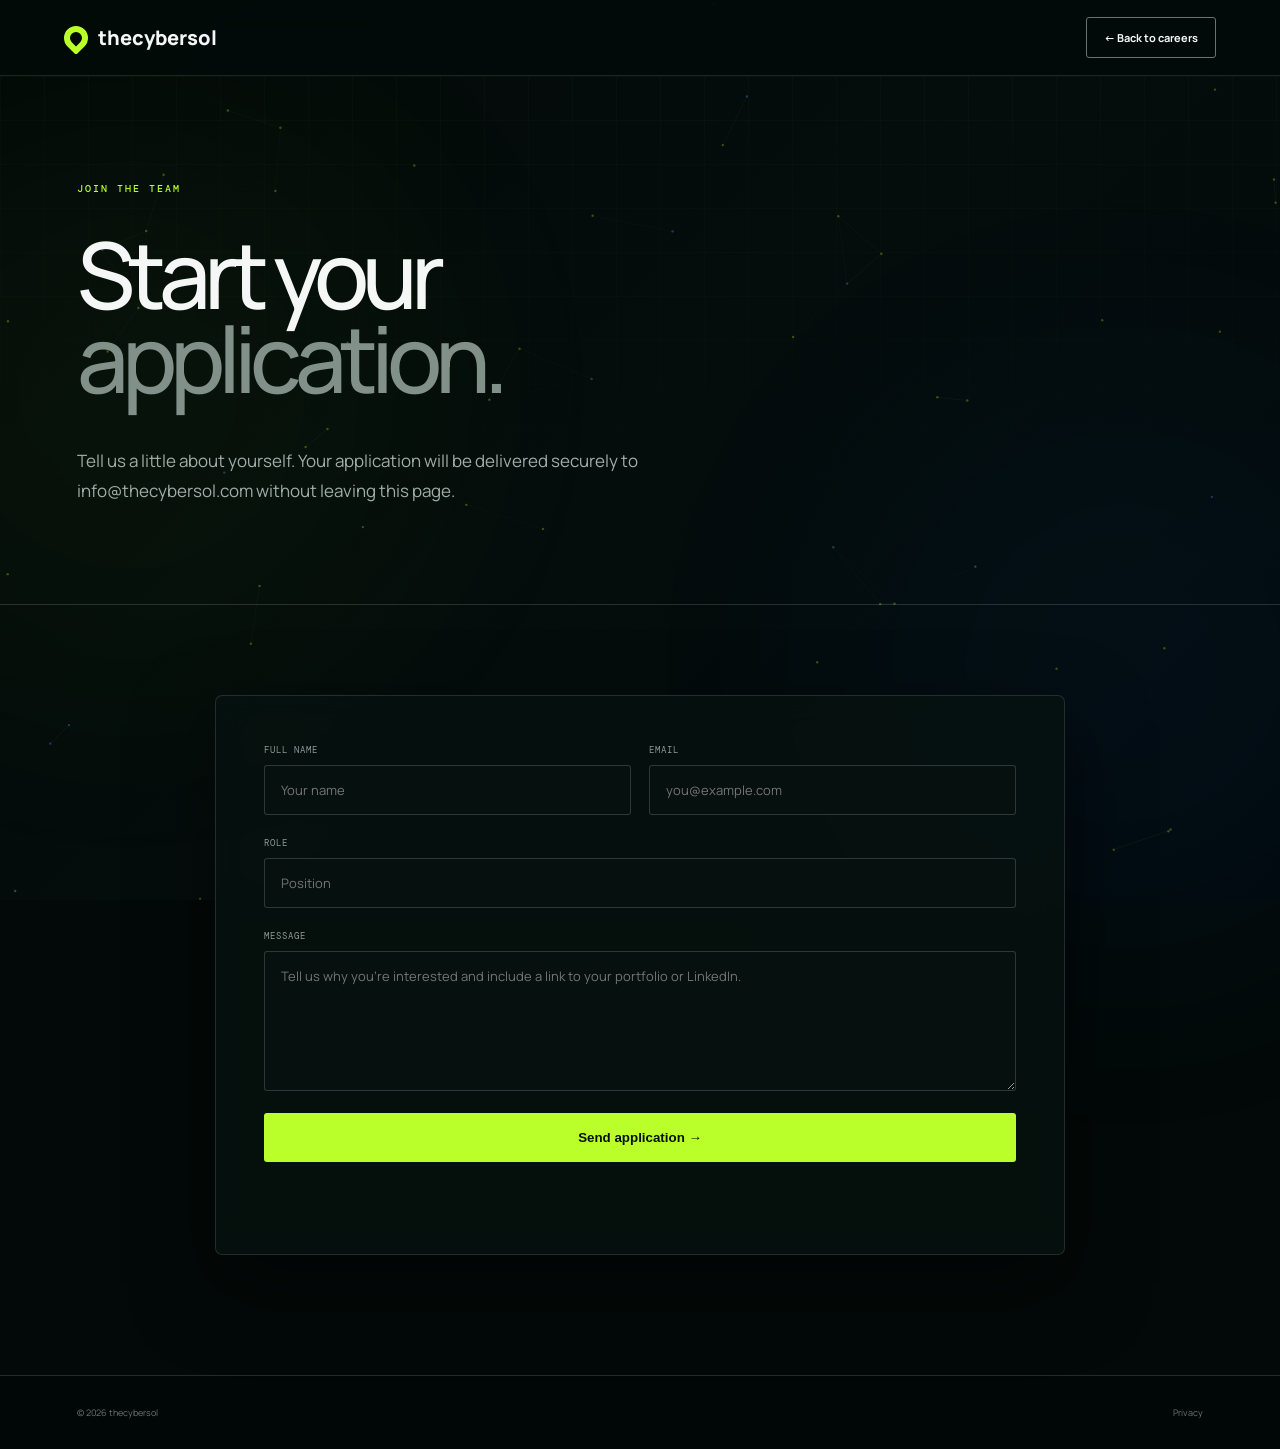
==== application.html @ edd3845a "Submit demo and career forms without redirects" ====
<!doctype html><html lang="en"><head><meta charset="utf-8"><meta name="viewport" content="width=device-width,initial-scale=1"><title>Apply | thecybersol</title><link href="https://fonts.googleapis.com/css2?family=DM+Mono:wght@400;500&family=Manrope:wght@400;500;600;700;800&display=swap" rel="stylesheet"><link rel="stylesheet" href="info.css?v=clean-2"><link rel="stylesheet" href="info-clean.css?v=clean-2"><link rel="stylesheet" href="application.css?v=apply-1"><script src="info.js?v=clean-2" defer></script><script src="application.js?v=apply-1" defer></script></head><body><nav class="info-nav"><a class="logo" href="index.html"><i></i>thecybersol</a><a class="back" href="careers.html">← Back to careers</a></nav><header class="info-hero application-hero"><p class="eyebrow">JOIN THE TEAM</p><h1>Start your<br><em>application.</em></h1><p class="lede">Tell us a little about yourself. Your application will be delivered securely to info@thecybersol.com without leaving this page.</p></header><main class="info-content"><form class="application-form" id="application-form"><div><label>FULL NAME<input name="name" autocomplete="name" required placeholder="Your name"></label><label>EMAIL<input name="email" type="email" autocomplete="email" required placeholder="you@example.com"></label></div><label>ROLE<input name="role" id="role" required placeholder="Position"></label><label>MESSAGE<textarea name="message" required rows="6" placeholder="Tell us why you're interested and include a link to your portfolio or LinkedIn."></textarea></label><input class="honey" name="_honey" tabindex="-1" autocomplete="off"><button class="apply-button" type="submit">Send application →</button><p class="apply-status" aria-live="polite"></p></form></main><footer class="info-footer"><span>© 2026 thecybersol</span><a href="privacy.html">Privacy</a></footer></body></html>
---- info.css ----
:root{--lime:#baff29;--blue:#4c9aff;--ink:#050c0b;--panel:rgba(8,19,17,.72);--line:rgba(255,255,255,.14);--muted:#91a09a}*{box-sizing:border-box}html{scroll-behavior:smooth;background:#030908}body{margin:0;background:transparent;color:#f4f7f5;font-family:Manrope,Arial,sans-serif;min-height:100vh;overflow-x:hidden}body:before,body:after{content:'';position:fixed;z-index:-2;border-radius:50%;filter:blur(90px);pointer-events:none}body:before{width:50vw;height:50vw;left:-15vw;top:8vh;background:#7ad92b2d;animation:greenFloat 14s ease-in-out infinite alternate}body:after{width:48vw;height:48vw;right:-12vw;bottom:-8vh;background:#1677e43b;animation:blueFloat 17s ease-in-out infinite alternate}.info-wallpaper{position:fixed;inset:0;z-index:-3;width:100%;height:100%;pointer-events:none;background:linear-gradient(135deg,#030908,#07110f 48%,#03090d)}a{color:inherit;text-decoration:none}.info-nav{height:78px;display:flex;align-items:center;justify-content:space-between;padding:0 5vw;border-bottom:1px solid var(--line);background:rgba(3,11,10,.88);backdrop-filter:blur(18px);position:sticky;top:0;z-index:10}.logo{font-size:20px;font-weight:800;display:flex;align-items:center}.logo i{width:24px;height:24px;border:6px solid var(--lime);border-radius:50% 50% 10% 50%;transform:rotate(45deg);margin-right:10px}.back{border:1px solid #66736e;padding:12px 17px;font-size:11px;font-weight:700;transition:.2s}.back:hover{border-color:var(--lime);color:var(--lime);transform:translateY(-2px)}.info-hero{min-height:600px;padding:115px 8vw 90px;display:flex;flex-direction:column;justify-content:center;position:relative;border-bottom:1px solid var(--line);overflow:hidden}.info-hero:before{content:'';position:absolute;inset:0;background:linear-gradient(rgba(186,255,41,.025) 1px,transparent 1px),linear-gradient(90deg,rgba(186,255,41,.025) 1px,transparent 1px);background-size:44px 44px;mask-image:linear-gradient(to bottom,#000,transparent)}.info-hero>*{position:relative}.eyebrow{font:500 10px 'DM Mono';letter-spacing:2px;color:var(--lime)}h1{font-size:clamp(62px,8vw,112px);line-height:.88;letter-spacing:-7px;font-weight:500;margin:28px 0;max-width:1100px}h1 em{font-style:normal;color:#82908a}.lede{max-width:720px;color:#a0ada7;font-size:17px;line-height:1.8}.info-content{max-width:1200px;margin:0 auto;padding:100px 6vw 130px}.policy-grid{display:grid;grid-template-columns:250px 1fr;border:1px solid var(--line);background:var(--panel);backdrop-filter:blur(16px);box-shadow:0 35px 90px #0008}.policy-grid aside{padding:42px 28px;font:10px 'DM Mono';letter-spacing:1px;color:var(--lime)}.policy-grid article{padding:42px 55px 65px;border-left:1px solid var(--line)}.policy-grid h2{font-size:32px;letter-spacing:-1px;margin:0 0 20px}.policy-grid h3{font-size:17px;margin-top:38px}.policy-grid p,.policy-grid li{color:var(--muted);line-height:1.85;font-size:13px}.policy-grid a{color:var(--lime);border-bottom:1px solid #baff2960}.job-grid{display:grid;grid-template-columns:repeat(2,1fr);gap:15px;margin-top:25px}.job{min-height:290px;padding:34px;border:1px solid var(--line);background:var(--panel);backdrop-filter:blur(14px);position:relative;transition:transform .25s,border-color .25s,box-shadow .25s}.job:nth-child(even){background:rgba(7,18,29,.74)}.job:hover{transform:translateY(-6px);border-color:#baff295c;box-shadow:0 25px 60px #0009}.job small{font:9px 'DM Mono';color:var(--lime);letter-spacing:1px}.job h2{font-size:25px;margin:28px 0 15px}.job p{color:var(--muted);font-size:13px;line-height:1.75}.job a{position:absolute;bottom:30px;color:var(--lime);font-size:11px;font-weight:bold}.values{display:grid;grid-template-columns:repeat(3,1fr);margin:0 0 90px;border:1px solid var(--line);background:rgba(5,14,12,.7)}.values div{padding:34px;border-right:1px solid var(--line)}.values div:last-child{border:0}.values b{font:10px 'DM Mono';letter-spacing:1px;color:var(--lime)}.values p{color:var(--muted);font-size:12px;line-height:1.75}.info-footer{display:flex;justify-content:space-between;padding:30px 6vw;border-top:1px solid var(--line);background:rgba(2,8,7,.94);color:#68756f;font-size:9px}.info-footer a:hover{color:var(--lime)}@keyframes greenFloat{to{transform:translate(35vw,18vh) scale(1.2)}}@keyframes blueFloat{to{transform:translate(-30vw,-20vh) scale(1.2)}}@media(prefers-reduced-motion:reduce){body:before,body:after{animation:none}}@media(max-width:700px){.info-nav{padding:0 5vw}.info-hero{min-height:520px;padding:80px 6vw}.info-content{padding:70px 5vw 90px}h1{font-size:56px;letter-spacing:-4px}.policy-grid{grid-template-columns:1fr}.policy-grid aside{padding-bottom:10px}.policy-grid article{border-left:0;padding:25px 28px 45px}.job-grid,.values{grid-template-columns:1fr}.values div{border-right:0;border-bottom:1px solid var(--line)}.job{min-height:300px}.info-footer{gap:20px}}
---- info-clean.css ----
/* Match the main site's restrained, premium dark system */
:root{--page-width:1180px}body:before,body:after{opacity:.22;filter:blur(125px)}.info-wallpaper{opacity:.62}.info-nav{height:76px;padding-inline:max(5vw,calc((100vw - var(--page-width))/2));border-color:rgba(255,255,255,.11)}.back{border-radius:3px}.info-hero{min-height:560px;padding:96px max(6vw,calc((100vw - var(--page-width))/2)) 80px}.info-hero h1{font-size:clamp(60px,7.2vw,102px);line-height:.91;max-width:950px}.info-hero .lede{max-width:680px}.info-content{max-width:var(--page-width);padding:90px 0 120px}.policy-grid{border-color:rgba(255,255,255,.11);border-radius:7px;overflow:hidden;box-shadow:0 30px 80px #0008}.policy-grid article{max-width:760px}.policy-grid p{font-size:14px}.values{border-radius:7px;overflow:hidden;border-color:rgba(255,255,255,.11)}.job-grid{gap:14px}.job{min-height:270px;border-radius:6px;border-color:rgba(255,255,255,.11)}.job:hover{transform:translateY(-3px);box-shadow:0 22px 50px #0008}.info-footer{padding-inline:max(6vw,calc((100vw - var(--page-width))/2))}@media(max-width:1240px){.info-content{padding-left:6vw;padding-right:6vw}}@media(max-width:700px){.info-hero{min-height:480px;padding:72px 6vw}.info-hero h1{font-size:54px}.info-content{padding:64px 5vw 84px}.policy-grid article{padding:26px}.job{min-height:290px}}
---- application.css ----
.application-hero{min-height:500px}.application-form{max-width:850px;margin:auto;padding:48px;border:1px solid rgba(255,255,255,.12);border-radius:7px;background:rgba(7,18,16,.78);backdrop-filter:blur(16px);box-shadow:0 30px 80px #0008;display:grid;gap:22px}.application-form>div{display:grid;grid-template-columns:1fr 1fr;gap:18px}.application-form label{font:9px 'DM Mono';letter-spacing:1px;color:#8d9b95}.application-form input,.application-form textarea{display:block;width:100%;margin-top:9px;padding:15px 16px;border:1px solid rgba(255,255,255,.17);border-radius:3px;background:#06100e;color:white;font:13px Manrope;resize:vertical}.application-form input:focus,.application-form textarea:focus{outline:1px solid #baff29;border-color:#baff29}.apply-button{padding:17px 22px;border:0;border-radius:3px;background:#baff29;color:#06100e;font-weight:800;cursor:pointer}.apply-button:disabled{opacity:.55;cursor:wait}.apply-status{min-height:22px;color:#baff29;font-size:12px;margin:0}.honey{position:absolute!important;left:-9999px!important}@media(max-width:650px){.application-form{padding:28px 22px}.application-form>div{grid-template-columns:1fr}}
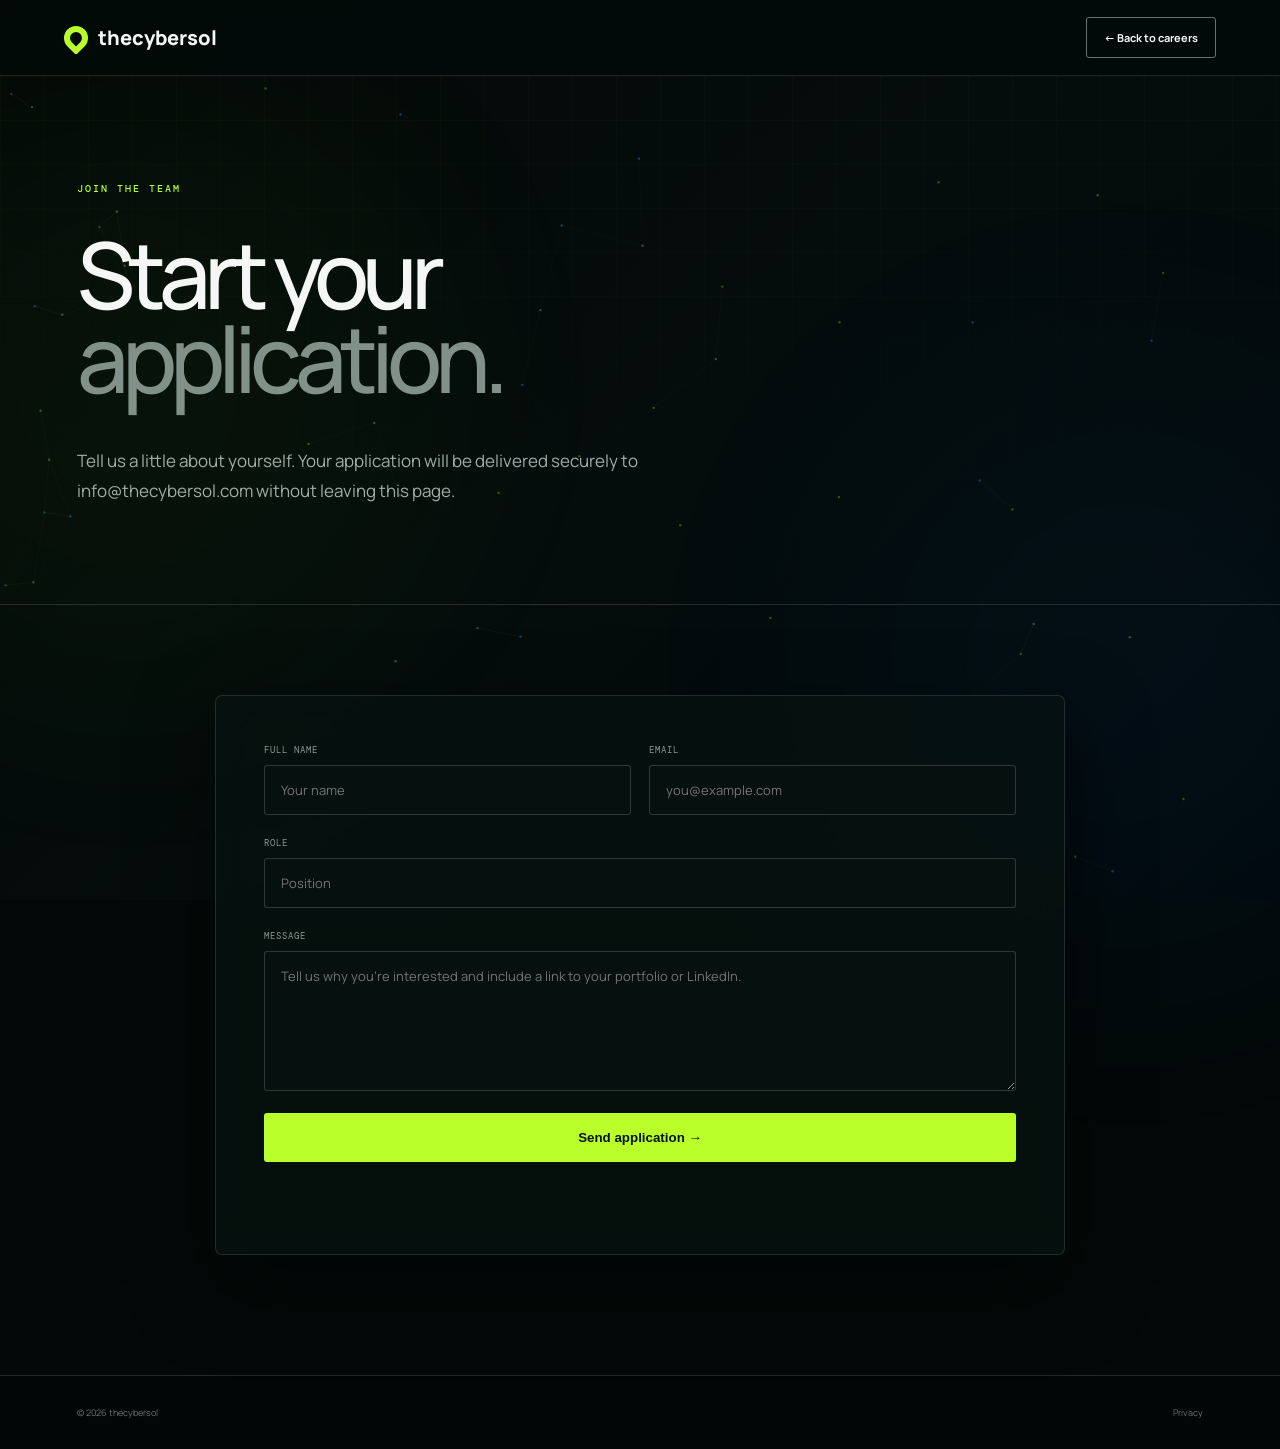
==== commit f7079b48: "Expand layouts for widescreen displays" ====
--- a/application.html
+++ b/application.html
@@ -1 +1 @@
-<!doctype html><html lang="en"><head><meta charset="utf-8"><meta name="viewport" content="width=device-width,initial-scale=1"><title>Apply | thecybersol</title><link href="https://fonts.googleapis.com/css2?family=DM+Mono:wght@400;500&family=Manrope:wght@400;500;600;700;800&display=swap" rel="stylesheet"><link rel="stylesheet" href="info.css?v=clean-2"><link rel="stylesheet" href="info-clean.css?v=clean-2"><link rel="stylesheet" href="application.css?v=apply-1"><script src="info.js?v=clean-2" defer></script><script src="application.js?v=apply-1" defer></script></head><body><nav class="info-nav"><a class="logo" href="index.html"><i></i>thecybersol</a><a class="back" href="careers.html">← Back to careers</a></nav><header class="info-hero application-hero"><p class="eyebrow">JOIN THE TEAM</p><h1>Start your<br><em>application.</em></h1><p class="lede">Tell us a little about yourself. Your application will be delivered securely to info@thecybersol.com without leaving this page.</p></header><main class="info-content"><form class="application-form" id="application-form"><div><label>FULL NAME<input name="name" autocomplete="name" required placeholder="Your name"></label><label>EMAIL<input name="email" type="email" autocomplete="email" required placeholder="you@example.com"></label></div><label>ROLE<input name="role" id="role" required placeholder="Position"></label><label>MESSAGE<textarea name="message" required rows="6" placeholder="Tell us why you're interested and include a link to your portfolio or LinkedIn."></textarea></label><input class="honey" name="_honey" tabindex="-1" autocomplete="off"><button class="apply-button" type="submit">Send application →</button><p class="apply-status" aria-live="polite"></p></form></main><footer class="info-footer"><span>© 2026 thecybersol</span><a href="privacy.html">Privacy</a></footer></body></html>
+<!doctype html><html lang="en"><head><meta charset="utf-8"><meta name="viewport" content="width=device-width,initial-scale=1"><title>Apply | thecybersol</title><link href="https://fonts.googleapis.com/css2?family=DM+Mono:wght@400;500&family=Manrope:wght@400;500;600;700;800&display=swap" rel="stylesheet"><link rel="stylesheet" href="info.css?v=clean-2"><link rel="stylesheet" href="info-clean.css?v=wide-3"><link rel="stylesheet" href="application.css?v=apply-1"><script src="info.js?v=clean-2" defer></script><script src="application.js?v=apply-1" defer></script></head><body><nav class="info-nav"><a class="logo" href="index.html"><i></i>thecybersol</a><a class="back" href="careers.html">← Back to careers</a></nav><header class="info-hero application-hero"><p class="eyebrow">JOIN THE TEAM</p><h1>Start your<br><em>application.</em></h1><p class="lede">Tell us a little about yourself. Your application will be delivered securely to info@thecybersol.com without leaving this page.</p></header><main class="info-content"><form class="application-form" id="application-form"><div><label>FULL NAME<input name="name" autocomplete="name" required placeholder="Your name"></label><label>EMAIL<input name="email" type="email" autocomplete="email" required placeholder="you@example.com"></label></div><label>ROLE<input name="role" id="role" required placeholder="Position"></label><label>MESSAGE<textarea name="message" required rows="6" placeholder="Tell us why you're interested and include a link to your portfolio or LinkedIn."></textarea></label><input class="honey" name="_honey" tabindex="-1" autocomplete="off"><button class="apply-button" type="submit">Send application →</button><p class="apply-status" aria-live="polite"></p></form></main><footer class="info-footer"><span>© 2026 thecybersol</span><a href="privacy.html">Privacy</a></footer></body></html>
--- a/info-clean.css
+++ b/info-clean.css
@@ -1,2 +1,2 @@
 /* Match the main site's restrained, premium dark system */
-:root{--page-width:1180px}body:before,body:after{opacity:.22;filter:blur(125px)}.info-wallpaper{opacity:.62}.info-nav{height:76px;padding-inline:max(5vw,calc((100vw - var(--page-width))/2));border-color:rgba(255,255,255,.11)}.back{border-radius:3px}.info-hero{min-height:560px;padding:96px max(6vw,calc((100vw - var(--page-width))/2)) 80px}.info-hero h1{font-size:clamp(60px,7.2vw,102px);line-height:.91;max-width:950px}.info-hero .lede{max-width:680px}.info-content{max-width:var(--page-width);padding:90px 0 120px}.policy-grid{border-color:rgba(255,255,255,.11);border-radius:7px;overflow:hidden;box-shadow:0 30px 80px #0008}.policy-grid article{max-width:760px}.policy-grid p{font-size:14px}.values{border-radius:7px;overflow:hidden;border-color:rgba(255,255,255,.11)}.job-grid{gap:14px}.job{min-height:270px;border-radius:6px;border-color:rgba(255,255,255,.11)}.job:hover{transform:translateY(-3px);box-shadow:0 22px 50px #0008}.info-footer{padding-inline:max(6vw,calc((100vw - var(--page-width))/2))}@media(max-width:1240px){.info-content{padding-left:6vw;padding-right:6vw}}@media(max-width:700px){.info-hero{min-height:480px;padding:72px 6vw}.info-hero h1{font-size:54px}.info-content{padding:64px 5vw 84px}.policy-grid article{padding:26px}.job{min-height:290px}}
+:root{--page-width:clamp(1180px,88vw,1680px)}body:before,body:after{opacity:.22;filter:blur(125px)}.info-wallpaper{opacity:.62}.info-nav{height:76px;padding-inline:max(5vw,calc((100vw - var(--page-width))/2));border-color:rgba(255,255,255,.11)}.back{border-radius:3px}.info-hero{min-height:560px;padding:96px max(6vw,calc((100vw - var(--page-width))/2)) 80px}.info-hero h1{font-size:clamp(60px,7.2vw,102px);line-height:.91;max-width:950px}.info-hero .lede{max-width:680px}.info-content{max-width:var(--page-width);padding:90px 0 120px}.policy-grid{border-color:rgba(255,255,255,.11);border-radius:7px;overflow:hidden;box-shadow:0 30px 80px #0008}.policy-grid article{max-width:760px}.policy-grid p{font-size:14px}.values{border-radius:7px;overflow:hidden;border-color:rgba(255,255,255,.11)}.job-grid{gap:14px}.job{min-height:270px;border-radius:6px;border-color:rgba(255,255,255,.11)}.job:hover{transform:translateY(-3px);box-shadow:0 22px 50px #0008}.info-footer{padding-inline:max(6vw,calc((100vw - var(--page-width))/2))}@media(max-width:1240px){.info-content{padding-left:6vw;padding-right:6vw}}@media(max-width:700px){.info-hero{min-height:480px;padding:72px 6vw}.info-hero h1{font-size:54px}.info-content{padding:64px 5vw 84px}.policy-grid article{padding:26px}.job{min-height:290px}}
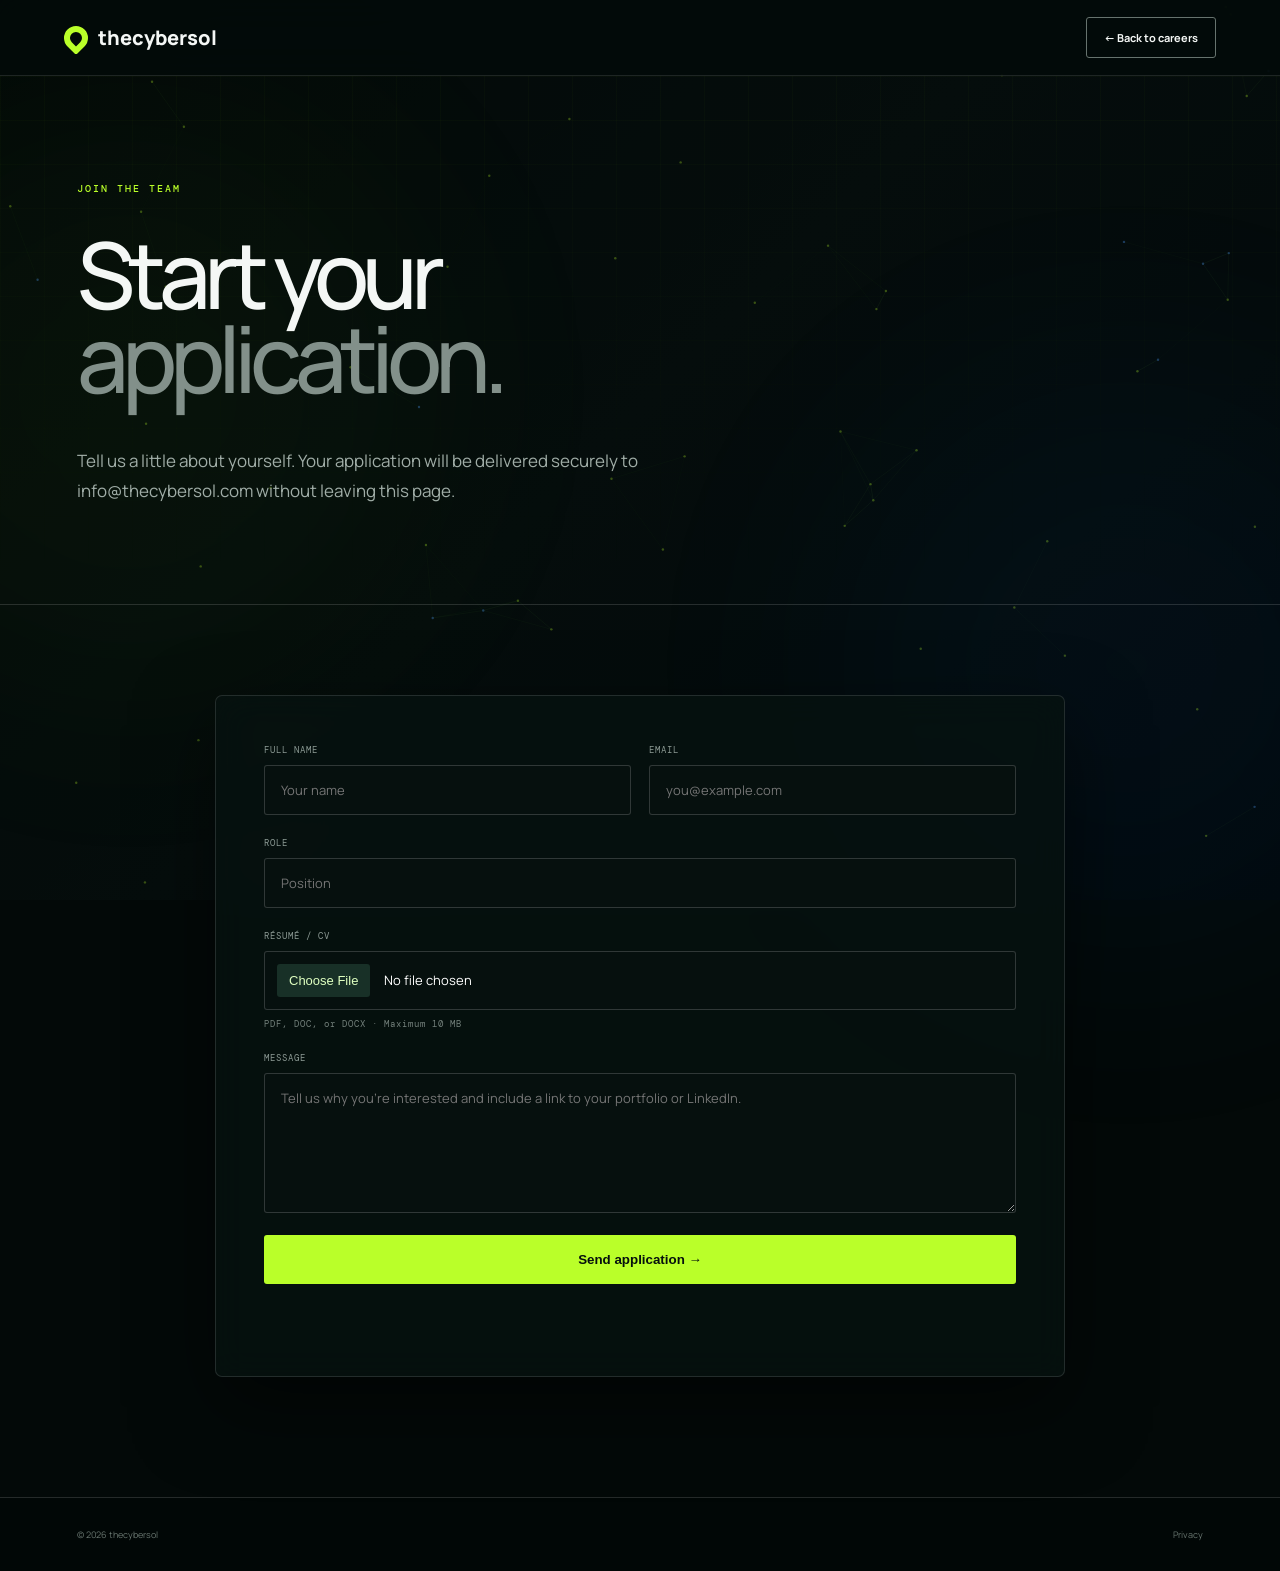
==== commit 42659e2b: "Add resume attachment to career applications" ====
--- a/application.html
+++ b/application.html
@@ -1 +1 @@
-<!doctype html><html lang="en"><head><meta charset="utf-8"><meta name="viewport" content="width=device-width,initial-scale=1"><title>Apply | thecybersol</title><link href="https://fonts.googleapis.com/css2?family=DM+Mono:wght@400;500&family=Manrope:wght@400;500;600;700;800&display=swap" rel="stylesheet"><link rel="stylesheet" href="info.css?v=clean-2"><link rel="stylesheet" href="info-clean.css?v=wide-3"><link rel="stylesheet" href="application.css?v=apply-1"><script src="info.js?v=clean-2" defer></script><script src="application.js?v=apply-1" defer></script></head><body><nav class="info-nav"><a class="logo" href="index.html"><i></i>thecybersol</a><a class="back" href="careers.html">← Back to careers</a></nav><header class="info-hero application-hero"><p class="eyebrow">JOIN THE TEAM</p><h1>Start your<br><em>application.</em></h1><p class="lede">Tell us a little about yourself. Your application will be delivered securely to info@thecybersol.com without leaving this page.</p></header><main class="info-content"><form class="application-form" id="application-form"><div><label>FULL NAME<input name="name" autocomplete="name" required placeholder="Your name"></label><label>EMAIL<input name="email" type="email" autocomplete="email" required placeholder="you@example.com"></label></div><label>ROLE<input name="role" id="role" required placeholder="Position"></label><label>MESSAGE<textarea name="message" required rows="6" placeholder="Tell us why you're interested and include a link to your portfolio or LinkedIn."></textarea></label><input class="honey" name="_honey" tabindex="-1" autocomplete="off"><button class="apply-button" type="submit">Send application →</button><p class="apply-status" aria-live="polite"></p></form></main><footer class="info-footer"><span>© 2026 thecybersol</span><a href="privacy.html">Privacy</a></footer></body></html>
+<!doctype html><html lang="en"><head><meta charset="utf-8"><meta name="viewport" content="width=device-width,initial-scale=1"><title>Apply | thecybersol</title><link href="https://fonts.googleapis.com/css2?family=DM+Mono:wght@400;500&family=Manrope:wght@400;500;600;700;800&display=swap" rel="stylesheet"><link rel="stylesheet" href="info.css?v=clean-2"><link rel="stylesheet" href="info-clean.css?v=wide-3"><link rel="stylesheet" href="application.css?v=resume-2"><link rel="stylesheet" href="resume-upload.css?v=resume-2"><script src="info.js?v=clean-2" defer></script><script src="application.js?v=resume-2" defer></script></head><body><nav class="info-nav"><a class="logo" href="index.html"><i></i>thecybersol</a><a class="back" href="careers.html">← Back to careers</a></nav><header class="info-hero application-hero"><p class="eyebrow">JOIN THE TEAM</p><h1>Start your<br><em>application.</em></h1><p class="lede">Tell us a little about yourself. Your application will be delivered securely to info@thecybersol.com without leaving this page.</p></header><main class="info-content"><form class="application-form" id="application-form"><div><label>FULL NAME<input name="name" autocomplete="name" required placeholder="Your name"></label><label>EMAIL<input name="email" type="email" autocomplete="email" required placeholder="you@example.com"></label></div><label>ROLE<input name="role" id="role" required placeholder="Position"></label><label>RÉSUMÉ / CV<input name="attachment" id="resume" type="file" accept=".pdf,.doc,.docx,application/pdf,application/msword,application/vnd.openxmlformats-officedocument.wordprocessingml.document" required><small class="file-hint">PDF, DOC, or DOCX · Maximum 10 MB</small></label><label>MESSAGE<textarea name="message" required rows="6" placeholder="Tell us why you're interested and include a link to your portfolio or LinkedIn."></textarea></label><input class="honey" name="_honey" tabindex="-1" autocomplete="off"><button class="apply-button" type="submit">Send application →</button><p class="apply-status" aria-live="polite"></p></form></main><footer class="info-footer"><span>© 2026 thecybersol</span><a href="privacy.html">Privacy</a></footer></body></html>
--- a/resume-upload.css
+++ b/resume-upload.css
@@ -0,0 +1 @@
+.file-hint{display:block;margin-top:8px;color:#74827c;font:9px 'DM Mono'}.application-form input[type=file]{padding:12px}.application-form input[type=file]::file-selector-button{border:0;border-radius:3px;background:#183027;color:#dfffc0;padding:9px 12px;margin-right:14px;cursor:pointer}
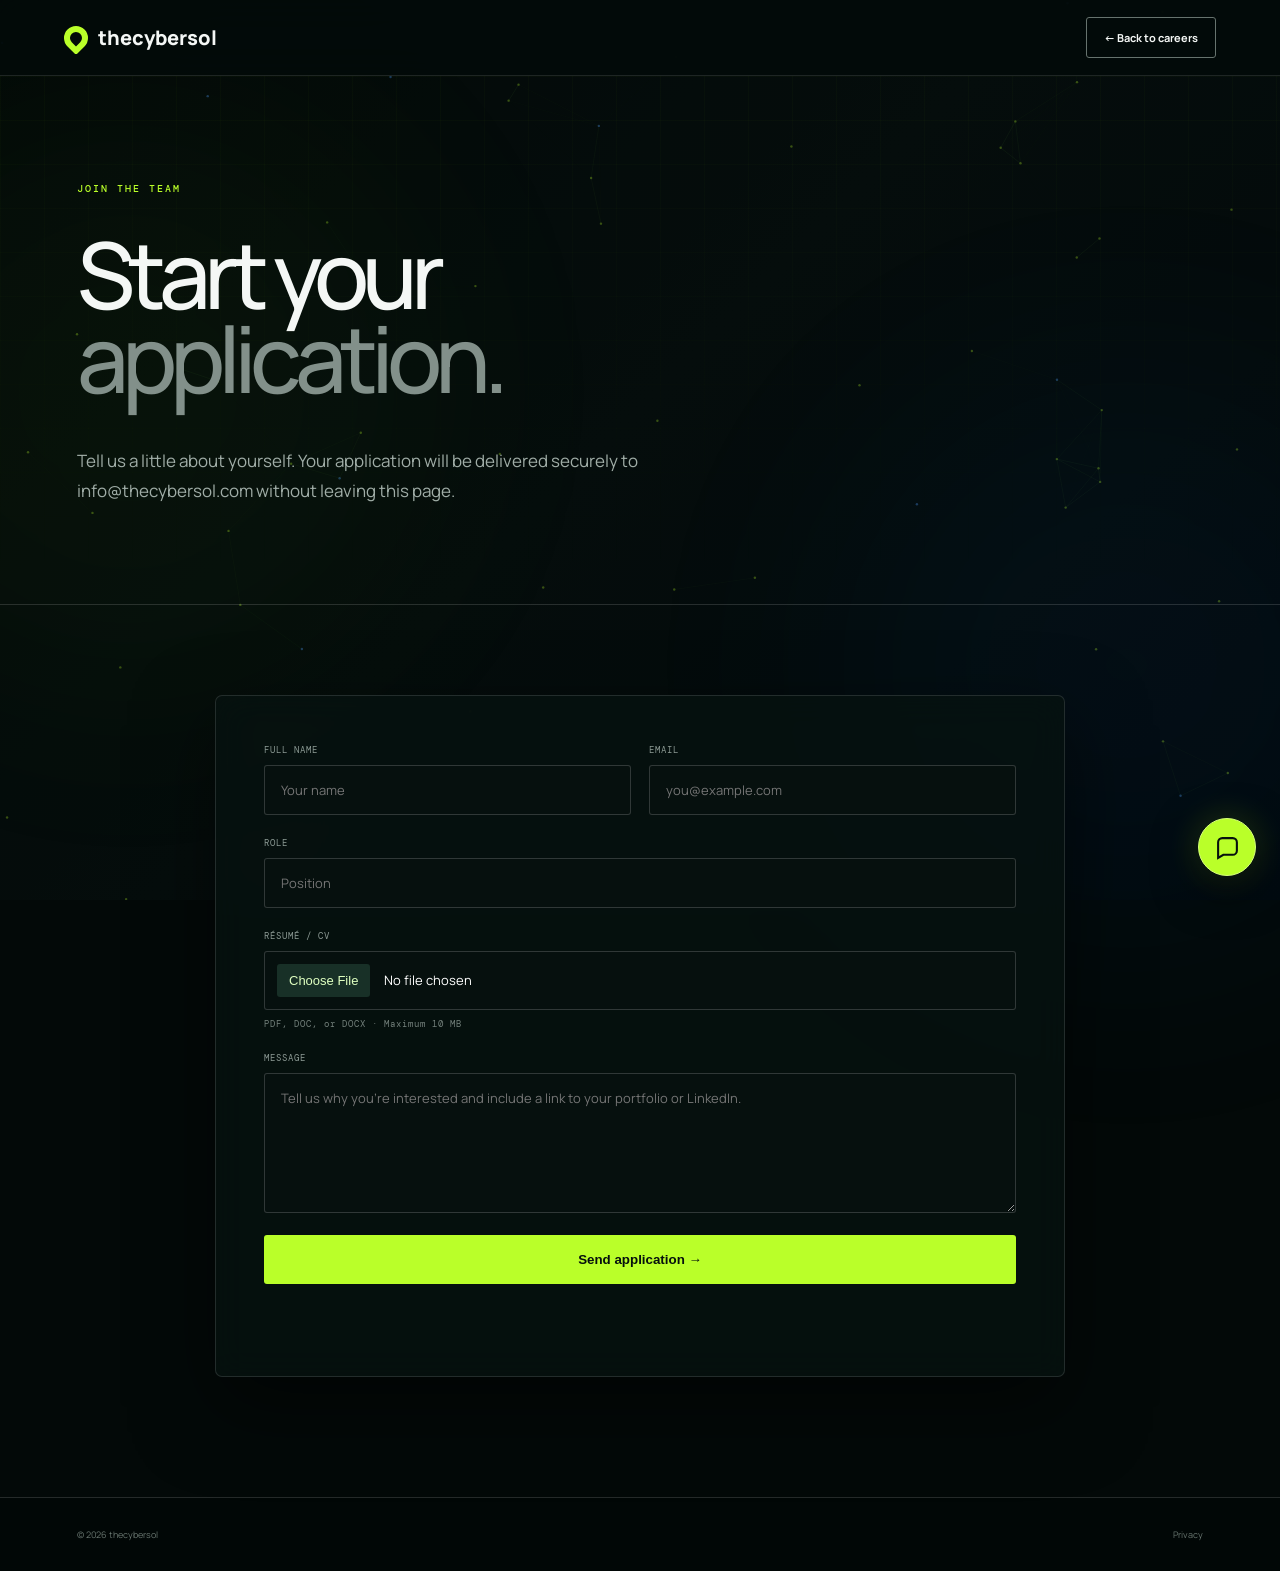
==== commit 653f660c: "Add site-wide support chatbot" ====
--- a/application.html
+++ b/application.html
@@ -1 +1 @@
-<!doctype html><html lang="en"><head><meta charset="utf-8"><meta name="viewport" content="width=device-width,initial-scale=1"><title>Apply | thecybersol</title><link href="https://fonts.googleapis.com/css2?family=DM+Mono:wght@400;500&family=Manrope:wght@400;500;600;700;800&display=swap" rel="stylesheet"><link rel="stylesheet" href="info.css?v=clean-2"><link rel="stylesheet" href="info-clean.css?v=wide-3"><link rel="stylesheet" href="application.css?v=resume-2"><link rel="stylesheet" href="resume-upload.css?v=resume-2"><script src="info.js?v=clean-2" defer></script><script src="application.js?v=resume-2" defer></script></head><body><nav class="info-nav"><a class="logo" href="index.html"><i></i>thecybersol</a><a class="back" href="careers.html">← Back to careers</a></nav><header class="info-hero application-hero"><p class="eyebrow">JOIN THE TEAM</p><h1>Start your<br><em>application.</em></h1><p class="lede">Tell us a little about yourself. Your application will be delivered securely to info@thecybersol.com without leaving this page.</p></header><main class="info-content"><form class="application-form" id="application-form"><div><label>FULL NAME<input name="name" autocomplete="name" required placeholder="Your name"></label><label>EMAIL<input name="email" type="email" autocomplete="email" required placeholder="you@example.com"></label></div><label>ROLE<input name="role" id="role" required placeholder="Position"></label><label>RÉSUMÉ / CV<input name="attachment" id="resume" type="file" accept=".pdf,.doc,.docx,application/pdf,application/msword,application/vnd.openxmlformats-officedocument.wordprocessingml.document" required><small class="file-hint">PDF, DOC, or DOCX · Maximum 10 MB</small></label><label>MESSAGE<textarea name="message" required rows="6" placeholder="Tell us why you're interested and include a link to your portfolio or LinkedIn."></textarea></label><input class="honey" name="_honey" tabindex="-1" autocomplete="off"><button class="apply-button" type="submit">Send application →</button><p class="apply-status" aria-live="polite"></p></form></main><footer class="info-footer"><span>© 2026 thecybersol</span><a href="privacy.html">Privacy</a></footer></body></html>
+<!doctype html><html lang="en"><head><meta charset="utf-8"><meta name="viewport" content="width=device-width,initial-scale=1"><title>Apply | thecybersol</title><link href="https://fonts.googleapis.com/css2?family=DM+Mono:wght@400;500&family=Manrope:wght@400;500;600;700;800&display=swap" rel="stylesheet"><link rel="stylesheet" href="info.css?v=clean-2"><link rel="stylesheet" href="info-clean.css?v=wide-3"><link rel="stylesheet" href="application.css?v=resume-2"><link rel="stylesheet" href="resume-upload.css?v=resume-2"><script src="info.js?v=clean-2" defer></script><script src="application.js?v=resume-2" defer></script><link rel="stylesheet" href="chatbot.css?v=chat-1"><script src="chatbot.js?v=chat-1" defer></script></head><body><nav class="info-nav"><a class="logo" href="index.html"><i></i>thecybersol</a><a class="back" href="careers.html">← Back to careers</a></nav><header class="info-hero application-hero"><p class="eyebrow">JOIN THE TEAM</p><h1>Start your<br><em>application.</em></h1><p class="lede">Tell us a little about yourself. Your application will be delivered securely to info@thecybersol.com without leaving this page.</p></header><main class="info-content"><form class="application-form" id="application-form"><div><label>FULL NAME<input name="name" autocomplete="name" required placeholder="Your name"></label><label>EMAIL<input name="email" type="email" autocomplete="email" required placeholder="you@example.com"></label></div><label>ROLE<input name="role" id="role" required placeholder="Position"></label><label>RÉSUMÉ / CV<input name="attachment" id="resume" type="file" accept=".pdf,.doc,.docx,application/pdf,application/msword,application/vnd.openxmlformats-officedocument.wordprocessingml.document" required><small class="file-hint">PDF, DOC, or DOCX · Maximum 10 MB</small></label><label>MESSAGE<textarea name="message" required rows="6" placeholder="Tell us why you're interested and include a link to your portfolio or LinkedIn."></textarea></label><input class="honey" name="_honey" tabindex="-1" autocomplete="off"><button class="apply-button" type="submit">Send application →</button><p class="apply-status" aria-live="polite"></p></form></main><footer class="info-footer"><span>© 2026 thecybersol</span><a href="privacy.html">Privacy</a></footer></body></html>
--- a/chatbot.css
+++ b/chatbot.css
@@ -0,0 +1 @@
+.chat-launcher{position:fixed;right:24px;bottom:24px;z-index:900;width:58px;height:58px;border:1px solid #d5ff7a;border-radius:50%;background:#baff29;color:#06100e;display:grid;place-items:center;cursor:pointer;box-shadow:0 14px 45px #0009,0 0 35px #baff2933;transition:.2s}.chat-launcher:hover{transform:translateY(-3px) scale(1.03)}.chat-launcher svg{width:25px}.chat-panel{position:fixed;right:24px;bottom:94px;z-index:901;width:min(390px,calc(100vw - 32px));height:min(600px,calc(100vh - 125px));background:rgba(5,14,12,.97);color:#f5f7f5;border:1px solid rgba(255,255,255,.16);border-radius:10px;box-shadow:0 30px 100px #000d;backdrop-filter:blur(20px);display:flex;flex-direction:column;overflow:hidden;opacity:0;visibility:hidden;transform:translateY(14px) scale(.98);transition:.22s}.chat-panel.open{opacity:1;visibility:visible;transform:none}.chat-head{height:72px;padding:0 18px;display:flex;align-items:center;gap:12px;border-bottom:1px solid rgba(255,255,255,.1);background:linear-gradient(90deg,#0e2018,#071613)}.chat-avatar{width:38px;height:38px;border-radius:50%;background:#baff29;color:#06100e;display:grid;place-items:center;font:700 11px 'DM Mono'}.chat-title{display:grid;flex:1}.chat-title b{font-size:13px}.chat-title small{font:8px 'DM Mono';color:#91a19a;margin-top:3px}.chat-title small:before{content:'●';color:#baff29;margin-right:5px}.chat-close{border:0;background:none;color:#93a099;font-size:25px;cursor:pointer}.chat-messages{flex:1;overflow-y:auto;padding:18px;display:flex;flex-direction:column;gap:12px;scrollbar-color:#395046 transparent}.chat-message{max-width:86%;padding:11px 13px;border-radius:8px;font-size:12px;line-height:1.55}.chat-message.bot{align-self:flex-start;background:#10211b;border:1px solid rgba(255,255,255,.08);color:#d8dfdc;border-bottom-left-radius:2px}.chat-message.user{align-self:flex-end;background:#baff29;color:#06100e;border-bottom-right-radius:2px}.chat-quick{padding:0 18px 12px;display:flex;gap:7px;overflow-x:auto}.chat-quick button{white-space:nowrap;border:1px solid rgba(186,255,41,.32);border-radius:20px;background:#baff290b;color:#baff29;padding:8px 11px;font-size:9px;cursor:pointer}.chat-form{display:flex;gap:8px;padding:13px;border-top:1px solid rgba(255,255,255,.1);background:#07110f}.chat-form input{min-width:0;flex:1;border:1px solid rgba(255,255,255,.16);border-radius:5px;background:#040b0a;color:white;padding:12px;font:12px Manrope}.chat-form input:focus{outline:1px solid #baff29}.chat-send{width:42px;border:0;border-radius:5px;background:#baff29;color:#06100e;font-size:17px;cursor:pointer}.chat-note{text-align:center;margin:0;padding:0 10px 10px;background:#07110f;color:#53615b;font:7px 'DM Mono'}@media(max-width:600px){.chat-launcher{right:16px;bottom:16px}.chat-panel{right:16px;bottom:84px;height:calc(100vh - 105px)}}@media(prefers-reduced-motion:reduce){.chat-launcher,.chat-panel{transition:none}}
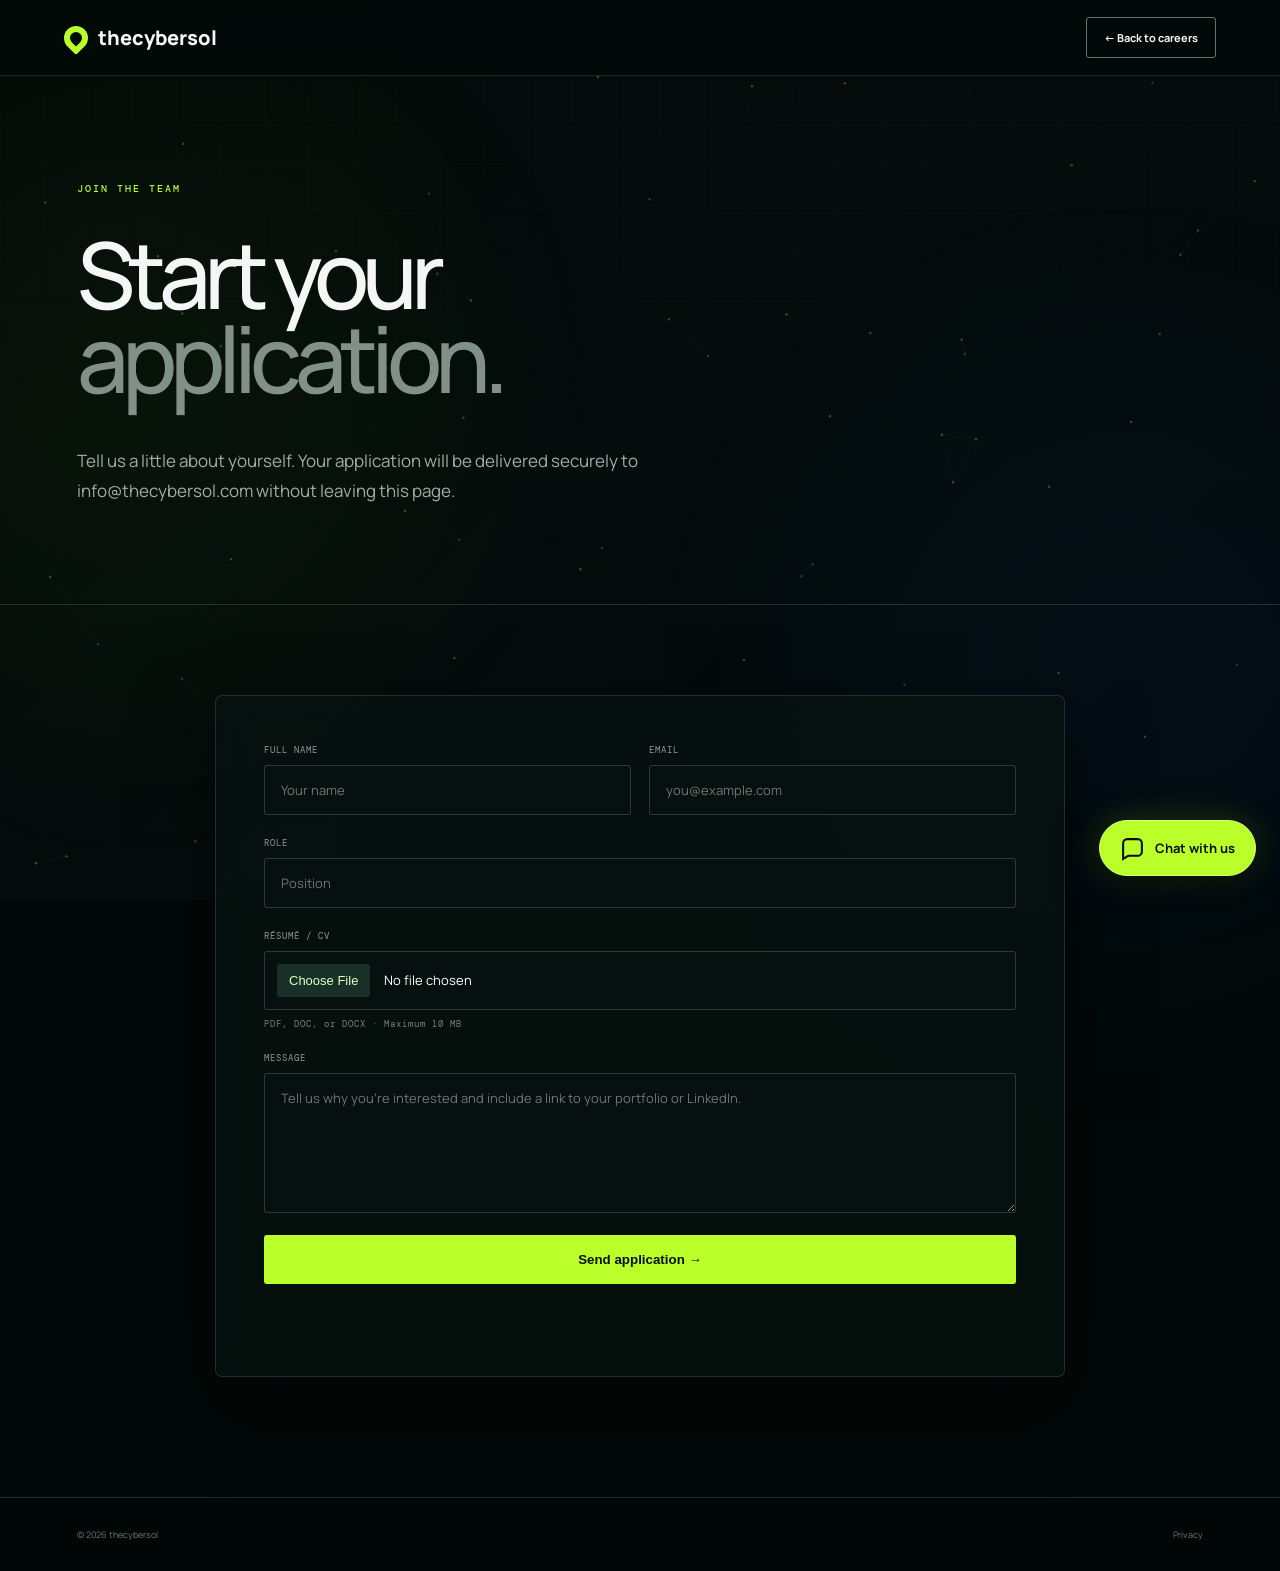
==== commit a08a08bd: "Make support chat launcher clearly visible" ====
--- a/application.html
+++ b/application.html
@@ -1 +1 @@
-<!doctype html><html lang="en"><head><meta charset="utf-8"><meta name="viewport" content="width=device-width,initial-scale=1"><title>Apply | thecybersol</title><link href="https://fonts.googleapis.com/css2?family=DM+Mono:wght@400;500&family=Manrope:wght@400;500;600;700;800&display=swap" rel="stylesheet"><link rel="stylesheet" href="info.css?v=clean-2"><link rel="stylesheet" href="info-clean.css?v=wide-3"><link rel="stylesheet" href="application.css?v=resume-2"><link rel="stylesheet" href="resume-upload.css?v=resume-2"><script src="info.js?v=clean-2" defer></script><script src="application.js?v=resume-2" defer></script><link rel="stylesheet" href="chatbot.css?v=chat-1"><script src="chatbot.js?v=chat-1" defer></script></head><body><nav class="info-nav"><a class="logo" href="index.html"><i></i>thecybersol</a><a class="back" href="careers.html">← Back to careers</a></nav><header class="info-hero application-hero"><p class="eyebrow">JOIN THE TEAM</p><h1>Start your<br><em>application.</em></h1><p class="lede">Tell us a little about yourself. Your application will be delivered securely to info@thecybersol.com without leaving this page.</p></header><main class="info-content"><form class="application-form" id="application-form"><div><label>FULL NAME<input name="name" autocomplete="name" required placeholder="Your name"></label><label>EMAIL<input name="email" type="email" autocomplete="email" required placeholder="you@example.com"></label></div><label>ROLE<input name="role" id="role" required placeholder="Position"></label><label>RÉSUMÉ / CV<input name="attachment" id="resume" type="file" accept=".pdf,.doc,.docx,application/pdf,application/msword,application/vnd.openxmlformats-officedocument.wordprocessingml.document" required><small class="file-hint">PDF, DOC, or DOCX · Maximum 10 MB</small></label><label>MESSAGE<textarea name="message" required rows="6" placeholder="Tell us why you're interested and include a link to your portfolio or LinkedIn."></textarea></label><input class="honey" name="_honey" tabindex="-1" autocomplete="off"><button class="apply-button" type="submit">Send application →</button><p class="apply-status" aria-live="polite"></p></form></main><footer class="info-footer"><span>© 2026 thecybersol</span><a href="privacy.html">Privacy</a></footer></body></html>
+<!doctype html><html lang="en"><head><meta charset="utf-8"><meta name="viewport" content="width=device-width,initial-scale=1"><title>Apply | thecybersol</title><link href="https://fonts.googleapis.com/css2?family=DM+Mono:wght@400;500&family=Manrope:wght@400;500;600;700;800&display=swap" rel="stylesheet"><link rel="stylesheet" href="info.css?v=clean-2"><link rel="stylesheet" href="info-clean.css?v=wide-3"><link rel="stylesheet" href="application.css?v=resume-2"><link rel="stylesheet" href="resume-upload.css?v=resume-2"><script src="info.js?v=clean-2" defer></script><script src="application.js?v=resume-2" defer></script><link rel="stylesheet" href="chatbot.css?v=chat-2"><link rel="stylesheet" href="chat-visible.css?v=chat-2"><script src="chatbot.js?v=chat-2" defer></script></head><body><nav class="info-nav"><a class="logo" href="index.html"><i></i>thecybersol</a><a class="back" href="careers.html">← Back to careers</a></nav><header class="info-hero application-hero"><p class="eyebrow">JOIN THE TEAM</p><h1>Start your<br><em>application.</em></h1><p class="lede">Tell us a little about yourself. Your application will be delivered securely to info@thecybersol.com without leaving this page.</p></header><main class="info-content"><form class="application-form" id="application-form"><div><label>FULL NAME<input name="name" autocomplete="name" required placeholder="Your name"></label><label>EMAIL<input name="email" type="email" autocomplete="email" required placeholder="you@example.com"></label></div><label>ROLE<input name="role" id="role" required placeholder="Position"></label><label>RÉSUMÉ / CV<input name="attachment" id="resume" type="file" accept=".pdf,.doc,.docx,application/pdf,application/msword,application/vnd.openxmlformats-officedocument.wordprocessingml.document" required><small class="file-hint">PDF, DOC, or DOCX · Maximum 10 MB</small></label><label>MESSAGE<textarea name="message" required rows="6" placeholder="Tell us why you're interested and include a link to your portfolio or LinkedIn."></textarea></label><input class="honey" name="_honey" tabindex="-1" autocomplete="off"><button class="apply-button" type="submit">Send application →</button><p class="apply-status" aria-live="polite"></p></form></main><footer class="info-footer"><span>© 2026 thecybersol</span><a href="privacy.html">Privacy</a></footer></body></html>
--- a/chat-visible.css
+++ b/chat-visible.css
@@ -0,0 +1,28 @@
+.chat-launcher {
+  z-index: 2147483646 !important;
+  width: auto !important;
+  min-width: 148px;
+  height: 56px !important;
+  padding: 0 20px !important;
+  display: flex !important;
+  gap: 10px;
+  border-radius: 999px !important;
+  font: 700 13px Manrope, sans-serif;
+}
+
+.chat-launcher::after {
+  content: "Chat with us";
+  white-space: nowrap;
+}
+
+.chat-panel {
+  z-index: 2147483647 !important;
+}
+
+@media (max-width: 600px) {
+  .chat-launcher {
+    min-width: 132px;
+    height: 52px !important;
+    padding: 0 16px !important;
+  }
+}
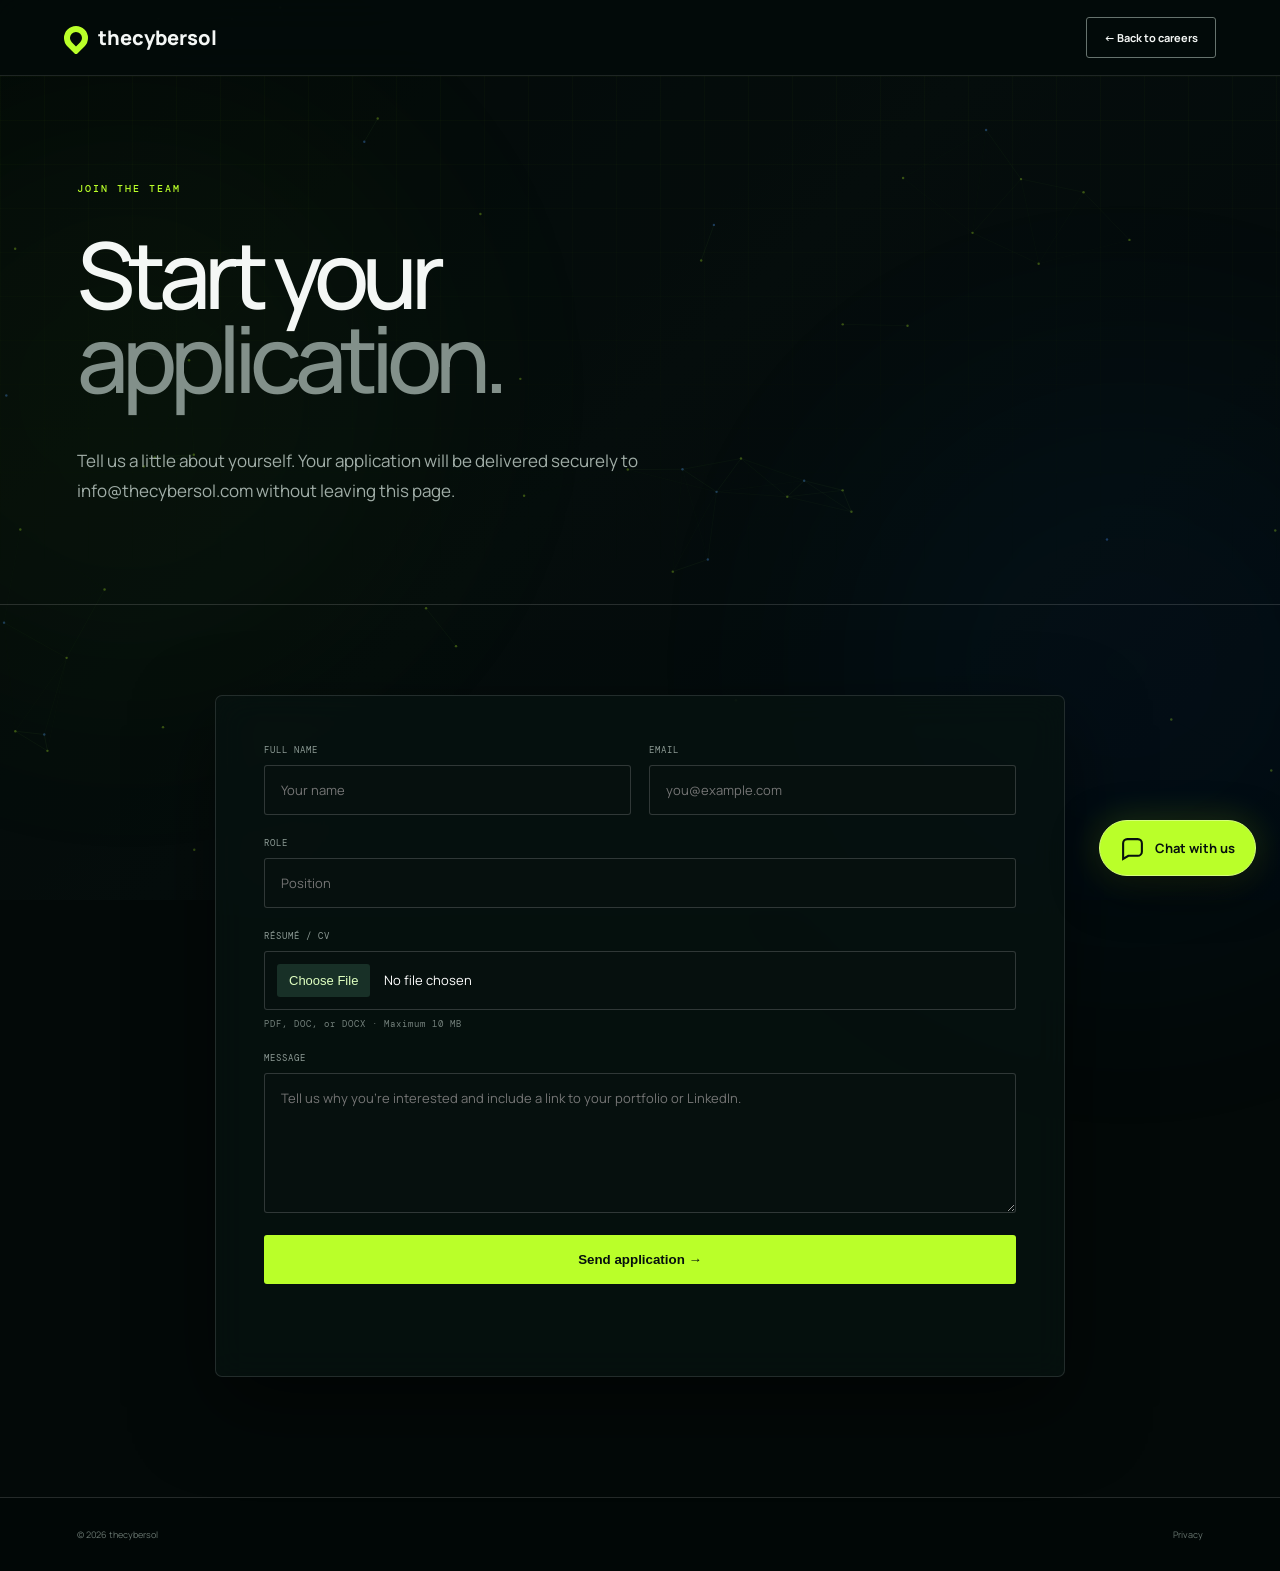
==== commit c36715d6: "Shorten chatbot welcome message" ====
--- a/application.html
+++ b/application.html
@@ -1 +1 @@
-<!doctype html><html lang="en"><head><meta charset="utf-8"><meta name="viewport" content="width=device-width,initial-scale=1"><title>Apply | thecybersol</title><link href="https://fonts.googleapis.com/css2?family=DM+Mono:wght@400;500&family=Manrope:wght@400;500;600;700;800&display=swap" rel="stylesheet"><link rel="stylesheet" href="info.css?v=clean-2"><link rel="stylesheet" href="info-clean.css?v=wide-3"><link rel="stylesheet" href="application.css?v=resume-2"><link rel="stylesheet" href="resume-upload.css?v=resume-2"><script src="info.js?v=clean-2" defer></script><script src="application.js?v=resume-2" defer></script><link rel="stylesheet" href="chatbot.css?v=chat-2"><link rel="stylesheet" href="chat-visible.css?v=chat-2"><script src="chatbot.js?v=chat-2" defer></script></head><body><nav class="info-nav"><a class="logo" href="index.html"><i></i>thecybersol</a><a class="back" href="careers.html">← Back to careers</a></nav><header class="info-hero application-hero"><p class="eyebrow">JOIN THE TEAM</p><h1>Start your<br><em>application.</em></h1><p class="lede">Tell us a little about yourself. Your application will be delivered securely to info@thecybersol.com without leaving this page.</p></header><main class="info-content"><form class="application-form" id="application-form"><div><label>FULL NAME<input name="name" autocomplete="name" required placeholder="Your name"></label><label>EMAIL<input name="email" type="email" autocomplete="email" required placeholder="you@example.com"></label></div><label>ROLE<input name="role" id="role" required placeholder="Position"></label><label>RÉSUMÉ / CV<input name="attachment" id="resume" type="file" accept=".pdf,.doc,.docx,application/pdf,application/msword,application/vnd.openxmlformats-officedocument.wordprocessingml.document" required><small class="file-hint">PDF, DOC, or DOCX · Maximum 10 MB</small></label><label>MESSAGE<textarea name="message" required rows="6" placeholder="Tell us why you're interested and include a link to your portfolio or LinkedIn."></textarea></label><input class="honey" name="_honey" tabindex="-1" autocomplete="off"><button class="apply-button" type="submit">Send application →</button><p class="apply-status" aria-live="polite"></p></form></main><footer class="info-footer"><span>© 2026 thecybersol</span><a href="privacy.html">Privacy</a></footer></body></html>
+<!doctype html><html lang="en"><head><meta charset="utf-8"><meta name="viewport" content="width=device-width,initial-scale=1"><title>Apply | thecybersol</title><link href="https://fonts.googleapis.com/css2?family=DM+Mono:wght@400;500&family=Manrope:wght@400;500;600;700;800&display=swap" rel="stylesheet"><link rel="stylesheet" href="info.css?v=clean-2"><link rel="stylesheet" href="info-clean.css?v=wide-3"><link rel="stylesheet" href="application.css?v=resume-2"><link rel="stylesheet" href="resume-upload.css?v=resume-2"><script src="info.js?v=clean-2" defer></script><script src="application.js?v=resume-2" defer></script><link rel="stylesheet" href="chatbot.css?v=chat-2"><link rel="stylesheet" href="chat-visible.css?v=chat-3"><script src="chatbot.js?v=chat-2" defer></script></head><body><nav class="info-nav"><a class="logo" href="index.html"><i></i>thecybersol</a><a class="back" href="careers.html">← Back to careers</a></nav><header class="info-hero application-hero"><p class="eyebrow">JOIN THE TEAM</p><h1>Start your<br><em>application.</em></h1><p class="lede">Tell us a little about yourself. Your application will be delivered securely to info@thecybersol.com without leaving this page.</p></header><main class="info-content"><form class="application-form" id="application-form"><div><label>FULL NAME<input name="name" autocomplete="name" required placeholder="Your name"></label><label>EMAIL<input name="email" type="email" autocomplete="email" required placeholder="you@example.com"></label></div><label>ROLE<input name="role" id="role" required placeholder="Position"></label><label>RÉSUMÉ / CV<input name="attachment" id="resume" type="file" accept=".pdf,.doc,.docx,application/pdf,application/msword,application/vnd.openxmlformats-officedocument.wordprocessingml.document" required><small class="file-hint">PDF, DOC, or DOCX · Maximum 10 MB</small></label><label>MESSAGE<textarea name="message" required rows="6" placeholder="Tell us why you're interested and include a link to your portfolio or LinkedIn."></textarea></label><input class="honey" name="_honey" tabindex="-1" autocomplete="off"><button class="apply-button" type="submit">Send application →</button><p class="apply-status" aria-live="polite"></p></form></main><footer class="info-footer"><span>© 2026 thecybersol</span><a href="privacy.html">Privacy</a></footer></body></html>
--- a/chat-visible.css
+++ b/chat-visible.css
@@ -19,6 +19,15 @@
   z-index: 2147483647 !important;
 }
 
+.chat-messages > .chat-message.bot:first-child {
+  font-size: 0;
+}
+
+.chat-messages > .chat-message.bot:first-child::after {
+  content: "Hi, how can I help you?";
+  font-size: 12px;
+}
+
 @media (max-width: 600px) {
   .chat-launcher {
     min-width: 132px;
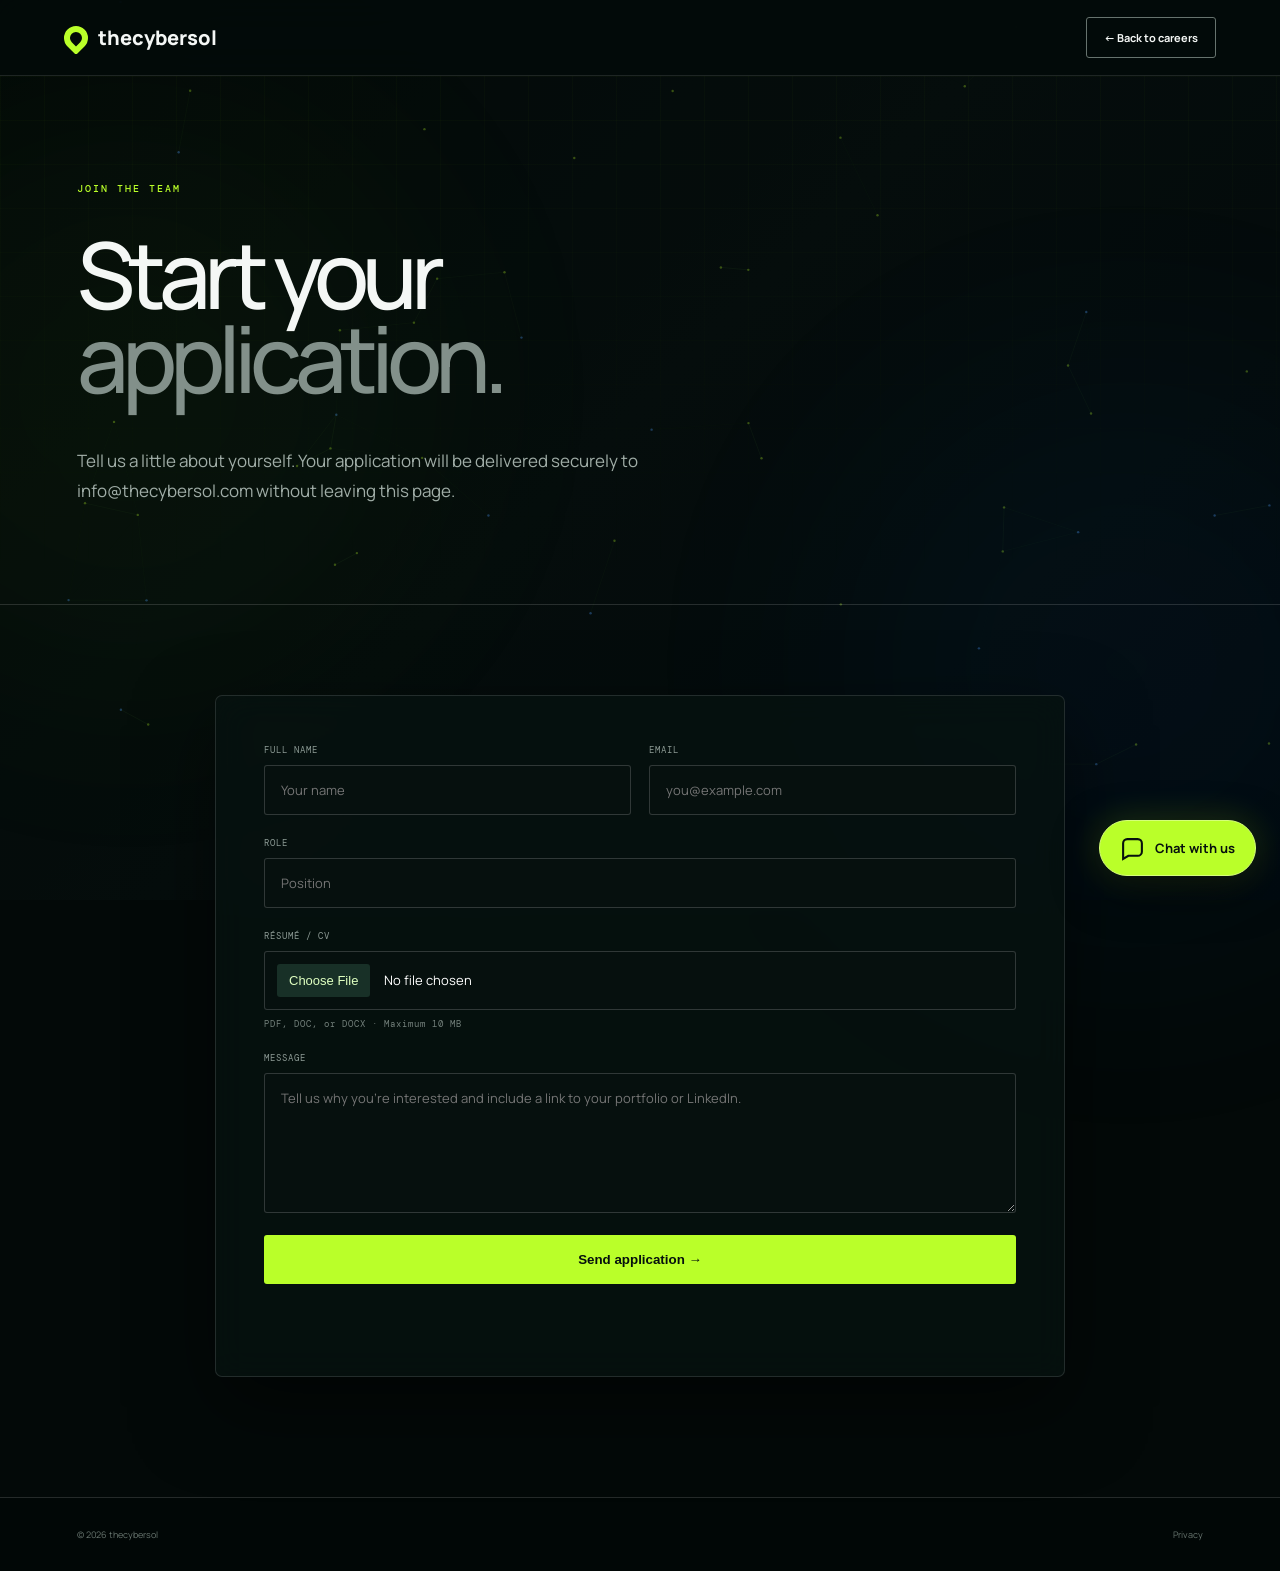
==== commit 46ecd28e: "Add contextual chatbot follow-up answers" ====
--- a/application.html
+++ b/application.html
@@ -1 +1 @@
-<!doctype html><html lang="en"><head><meta charset="utf-8"><meta name="viewport" content="width=device-width,initial-scale=1"><title>Apply | thecybersol</title><link href="https://fonts.googleapis.com/css2?family=DM+Mono:wght@400;500&family=Manrope:wght@400;500;600;700;800&display=swap" rel="stylesheet"><link rel="stylesheet" href="info.css?v=clean-2"><link rel="stylesheet" href="info-clean.css?v=wide-3"><link rel="stylesheet" href="application.css?v=resume-2"><link rel="stylesheet" href="resume-upload.css?v=resume-2"><script src="info.js?v=clean-2" defer></script><script src="application.js?v=resume-2" defer></script><link rel="stylesheet" href="chatbot.css?v=chat-2"><link rel="stylesheet" href="chat-visible.css?v=chat-3"><script src="chatbot.js?v=chat-2" defer></script></head><body><nav class="info-nav"><a class="logo" href="index.html"><i></i>thecybersol</a><a class="back" href="careers.html">← Back to careers</a></nav><header class="info-hero application-hero"><p class="eyebrow">JOIN THE TEAM</p><h1>Start your<br><em>application.</em></h1><p class="lede">Tell us a little about yourself. Your application will be delivered securely to info@thecybersol.com without leaving this page.</p></header><main class="info-content"><form class="application-form" id="application-form"><div><label>FULL NAME<input name="name" autocomplete="name" required placeholder="Your name"></label><label>EMAIL<input name="email" type="email" autocomplete="email" required placeholder="you@example.com"></label></div><label>ROLE<input name="role" id="role" required placeholder="Position"></label><label>RÉSUMÉ / CV<input name="attachment" id="resume" type="file" accept=".pdf,.doc,.docx,application/pdf,application/msword,application/vnd.openxmlformats-officedocument.wordprocessingml.document" required><small class="file-hint">PDF, DOC, or DOCX · Maximum 10 MB</small></label><label>MESSAGE<textarea name="message" required rows="6" placeholder="Tell us why you're interested and include a link to your portfolio or LinkedIn."></textarea></label><input class="honey" name="_honey" tabindex="-1" autocomplete="off"><button class="apply-button" type="submit">Send application →</button><p class="apply-status" aria-live="polite"></p></form></main><footer class="info-footer"><span>© 2026 thecybersol</span><a href="privacy.html">Privacy</a></footer></body></html>
+<!doctype html><html lang="en"><head><meta charset="utf-8"><meta name="viewport" content="width=device-width,initial-scale=1"><title>Apply | thecybersol</title><link href="https://fonts.googleapis.com/css2?family=DM+Mono:wght@400;500&family=Manrope:wght@400;500;600;700;800&display=swap" rel="stylesheet"><link rel="stylesheet" href="info.css?v=clean-2"><link rel="stylesheet" href="info-clean.css?v=wide-3"><link rel="stylesheet" href="application.css?v=resume-2"><link rel="stylesheet" href="resume-upload.css?v=resume-2"><script src="info.js?v=clean-2" defer></script><script src="application.js?v=resume-2" defer></script><link rel="stylesheet" href="chatbot.css?v=chat-2"><link rel="stylesheet" href="chat-visible.css?v=chat-3"><script src="chatbot.js?v=chat-4" defer></script></head><body><nav class="info-nav"><a class="logo" href="index.html"><i></i>thecybersol</a><a class="back" href="careers.html">← Back to careers</a></nav><header class="info-hero application-hero"><p class="eyebrow">JOIN THE TEAM</p><h1>Start your<br><em>application.</em></h1><p class="lede">Tell us a little about yourself. Your application will be delivered securely to info@thecybersol.com without leaving this page.</p></header><main class="info-content"><form class="application-form" id="application-form"><div><label>FULL NAME<input name="name" autocomplete="name" required placeholder="Your name"></label><label>EMAIL<input name="email" type="email" autocomplete="email" required placeholder="you@example.com"></label></div><label>ROLE<input name="role" id="role" required placeholder="Position"></label><label>RÉSUMÉ / CV<input name="attachment" id="resume" type="file" accept=".pdf,.doc,.docx,application/pdf,application/msword,application/vnd.openxmlformats-officedocument.wordprocessingml.document" required><small class="file-hint">PDF, DOC, or DOCX · Maximum 10 MB</small></label><label>MESSAGE<textarea name="message" required rows="6" placeholder="Tell us why you're interested and include a link to your portfolio or LinkedIn."></textarea></label><input class="honey" name="_honey" tabindex="-1" autocomplete="off"><button class="apply-button" type="submit">Send application →</button><p class="apply-status" aria-live="polite"></p></form></main><footer class="info-footer"><span>© 2026 thecybersol</span><a href="privacy.html">Privacy</a></footer></body></html>
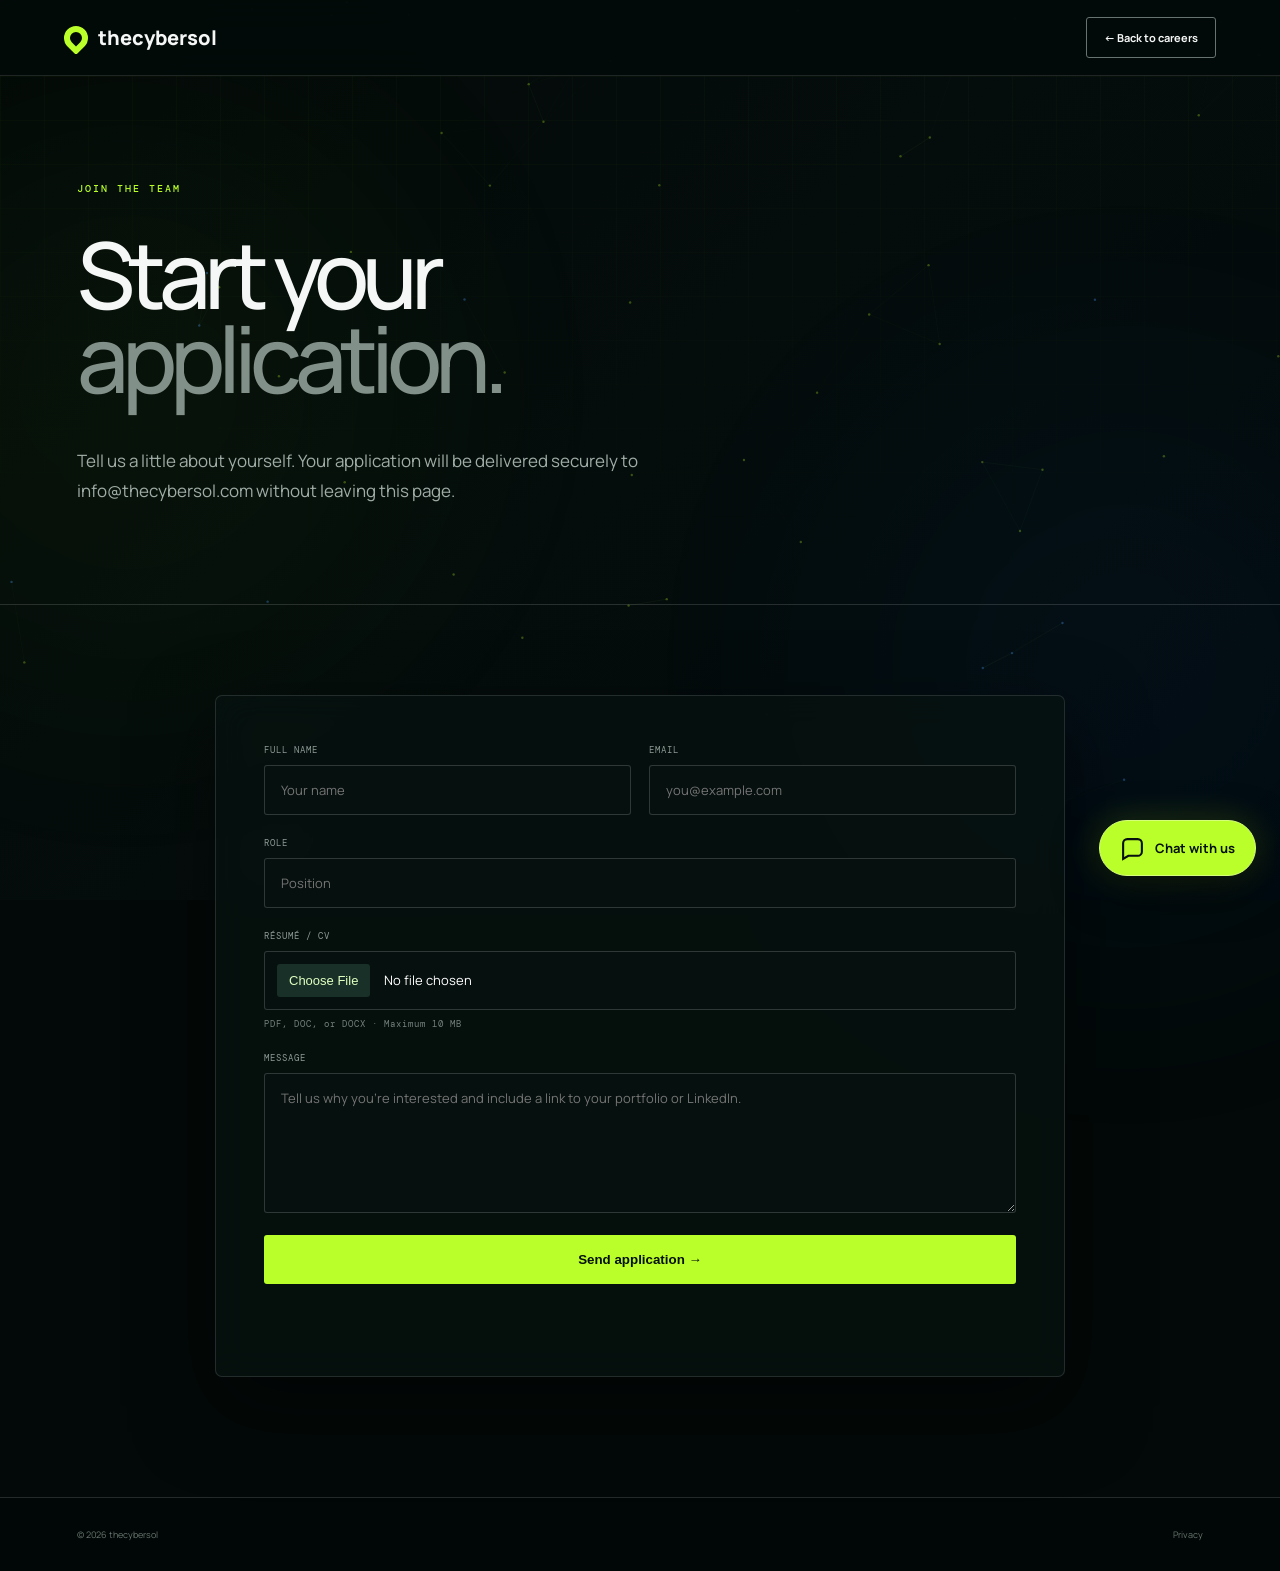
==== commit 5203fa68: "Answer general chatbot questions contextually" ====
--- a/application.html
+++ b/application.html
@@ -1 +1 @@
-<!doctype html><html lang="en"><head><meta charset="utf-8"><meta name="viewport" content="width=device-width,initial-scale=1"><title>Apply | thecybersol</title><link href="https://fonts.googleapis.com/css2?family=DM+Mono:wght@400;500&family=Manrope:wght@400;500;600;700;800&display=swap" rel="stylesheet"><link rel="stylesheet" href="info.css?v=clean-2"><link rel="stylesheet" href="info-clean.css?v=wide-3"><link rel="stylesheet" href="application.css?v=resume-2"><link rel="stylesheet" href="resume-upload.css?v=resume-2"><script src="info.js?v=clean-2" defer></script><script src="application.js?v=resume-2" defer></script><link rel="stylesheet" href="chatbot.css?v=chat-2"><link rel="stylesheet" href="chat-visible.css?v=chat-3"><script src="chatbot.js?v=chat-4" defer></script></head><body><nav class="info-nav"><a class="logo" href="index.html"><i></i>thecybersol</a><a class="back" href="careers.html">← Back to careers</a></nav><header class="info-hero application-hero"><p class="eyebrow">JOIN THE TEAM</p><h1>Start your<br><em>application.</em></h1><p class="lede">Tell us a little about yourself. Your application will be delivered securely to info@thecybersol.com without leaving this page.</p></header><main class="info-content"><form class="application-form" id="application-form"><div><label>FULL NAME<input name="name" autocomplete="name" required placeholder="Your name"></label><label>EMAIL<input name="email" type="email" autocomplete="email" required placeholder="you@example.com"></label></div><label>ROLE<input name="role" id="role" required placeholder="Position"></label><label>RÉSUMÉ / CV<input name="attachment" id="resume" type="file" accept=".pdf,.doc,.docx,application/pdf,application/msword,application/vnd.openxmlformats-officedocument.wordprocessingml.document" required><small class="file-hint">PDF, DOC, or DOCX · Maximum 10 MB</small></label><label>MESSAGE<textarea name="message" required rows="6" placeholder="Tell us why you're interested and include a link to your portfolio or LinkedIn."></textarea></label><input class="honey" name="_honey" tabindex="-1" autocomplete="off"><button class="apply-button" type="submit">Send application →</button><p class="apply-status" aria-live="polite"></p></form></main><footer class="info-footer"><span>© 2026 thecybersol</span><a href="privacy.html">Privacy</a></footer></body></html>
+<!doctype html><html lang="en"><head><meta charset="utf-8"><meta name="viewport" content="width=device-width,initial-scale=1"><title>Apply | thecybersol</title><link href="https://fonts.googleapis.com/css2?family=DM+Mono:wght@400;500&family=Manrope:wght@400;500;600;700;800&display=swap" rel="stylesheet"><link rel="stylesheet" href="info.css?v=clean-2"><link rel="stylesheet" href="info-clean.css?v=wide-3"><link rel="stylesheet" href="application.css?v=resume-2"><link rel="stylesheet" href="resume-upload.css?v=resume-2"><script src="info.js?v=clean-2" defer></script><script src="application.js?v=resume-2" defer></script><link rel="stylesheet" href="chatbot.css?v=chat-2"><link rel="stylesheet" href="chat-visible.css?v=chat-3"><script src="chatbot.js?v=chat-5" defer></script></head><body><nav class="info-nav"><a class="logo" href="index.html"><i></i>thecybersol</a><a class="back" href="careers.html">← Back to careers</a></nav><header class="info-hero application-hero"><p class="eyebrow">JOIN THE TEAM</p><h1>Start your<br><em>application.</em></h1><p class="lede">Tell us a little about yourself. Your application will be delivered securely to info@thecybersol.com without leaving this page.</p></header><main class="info-content"><form class="application-form" id="application-form"><div><label>FULL NAME<input name="name" autocomplete="name" required placeholder="Your name"></label><label>EMAIL<input name="email" type="email" autocomplete="email" required placeholder="you@example.com"></label></div><label>ROLE<input name="role" id="role" required placeholder="Position"></label><label>RÉSUMÉ / CV<input name="attachment" id="resume" type="file" accept=".pdf,.doc,.docx,application/pdf,application/msword,application/vnd.openxmlformats-officedocument.wordprocessingml.document" required><small class="file-hint">PDF, DOC, or DOCX · Maximum 10 MB</small></label><label>MESSAGE<textarea name="message" required rows="6" placeholder="Tell us why you're interested and include a link to your portfolio or LinkedIn."></textarea></label><input class="honey" name="_honey" tabindex="-1" autocomplete="off"><button class="apply-button" type="submit">Send application →</button><p class="apply-status" aria-live="polite"></p></form></main><footer class="info-footer"><span>© 2026 thecybersol</span><a href="privacy.html">Privacy</a></footer></body></html>
